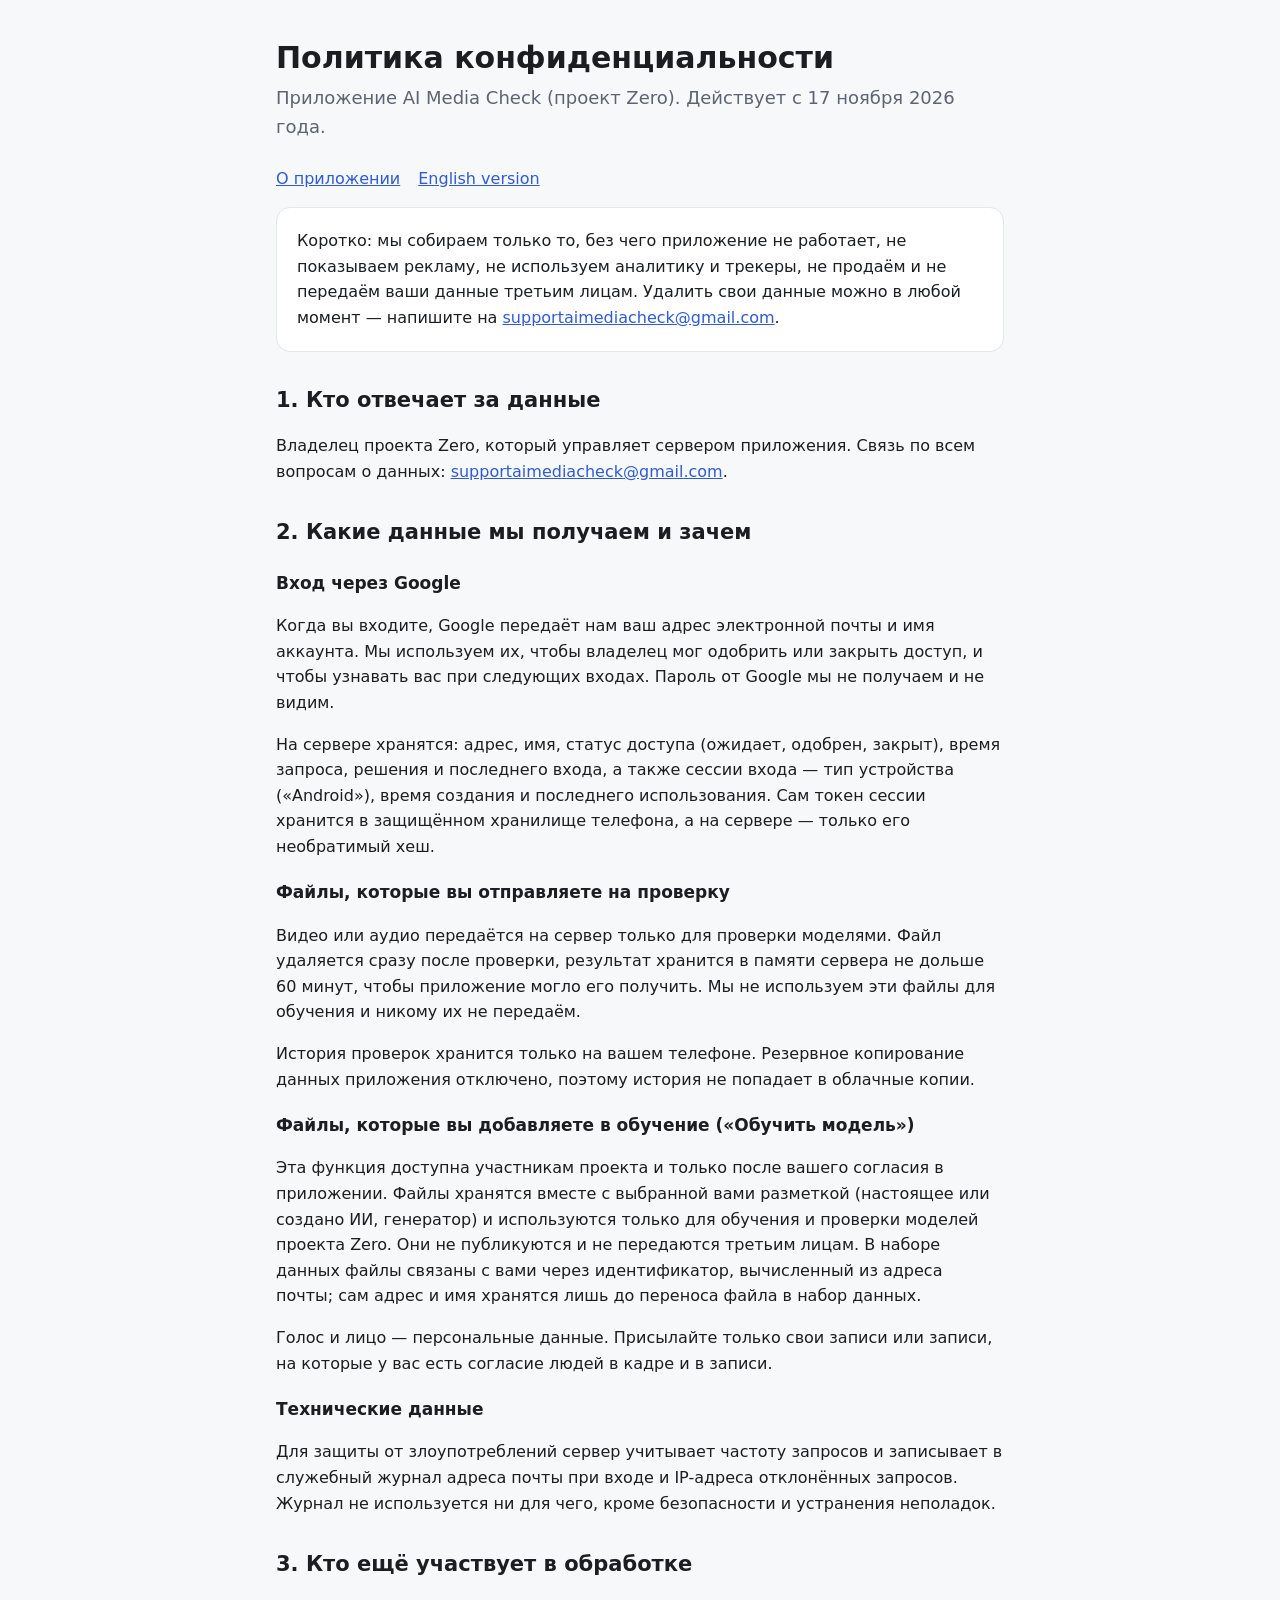
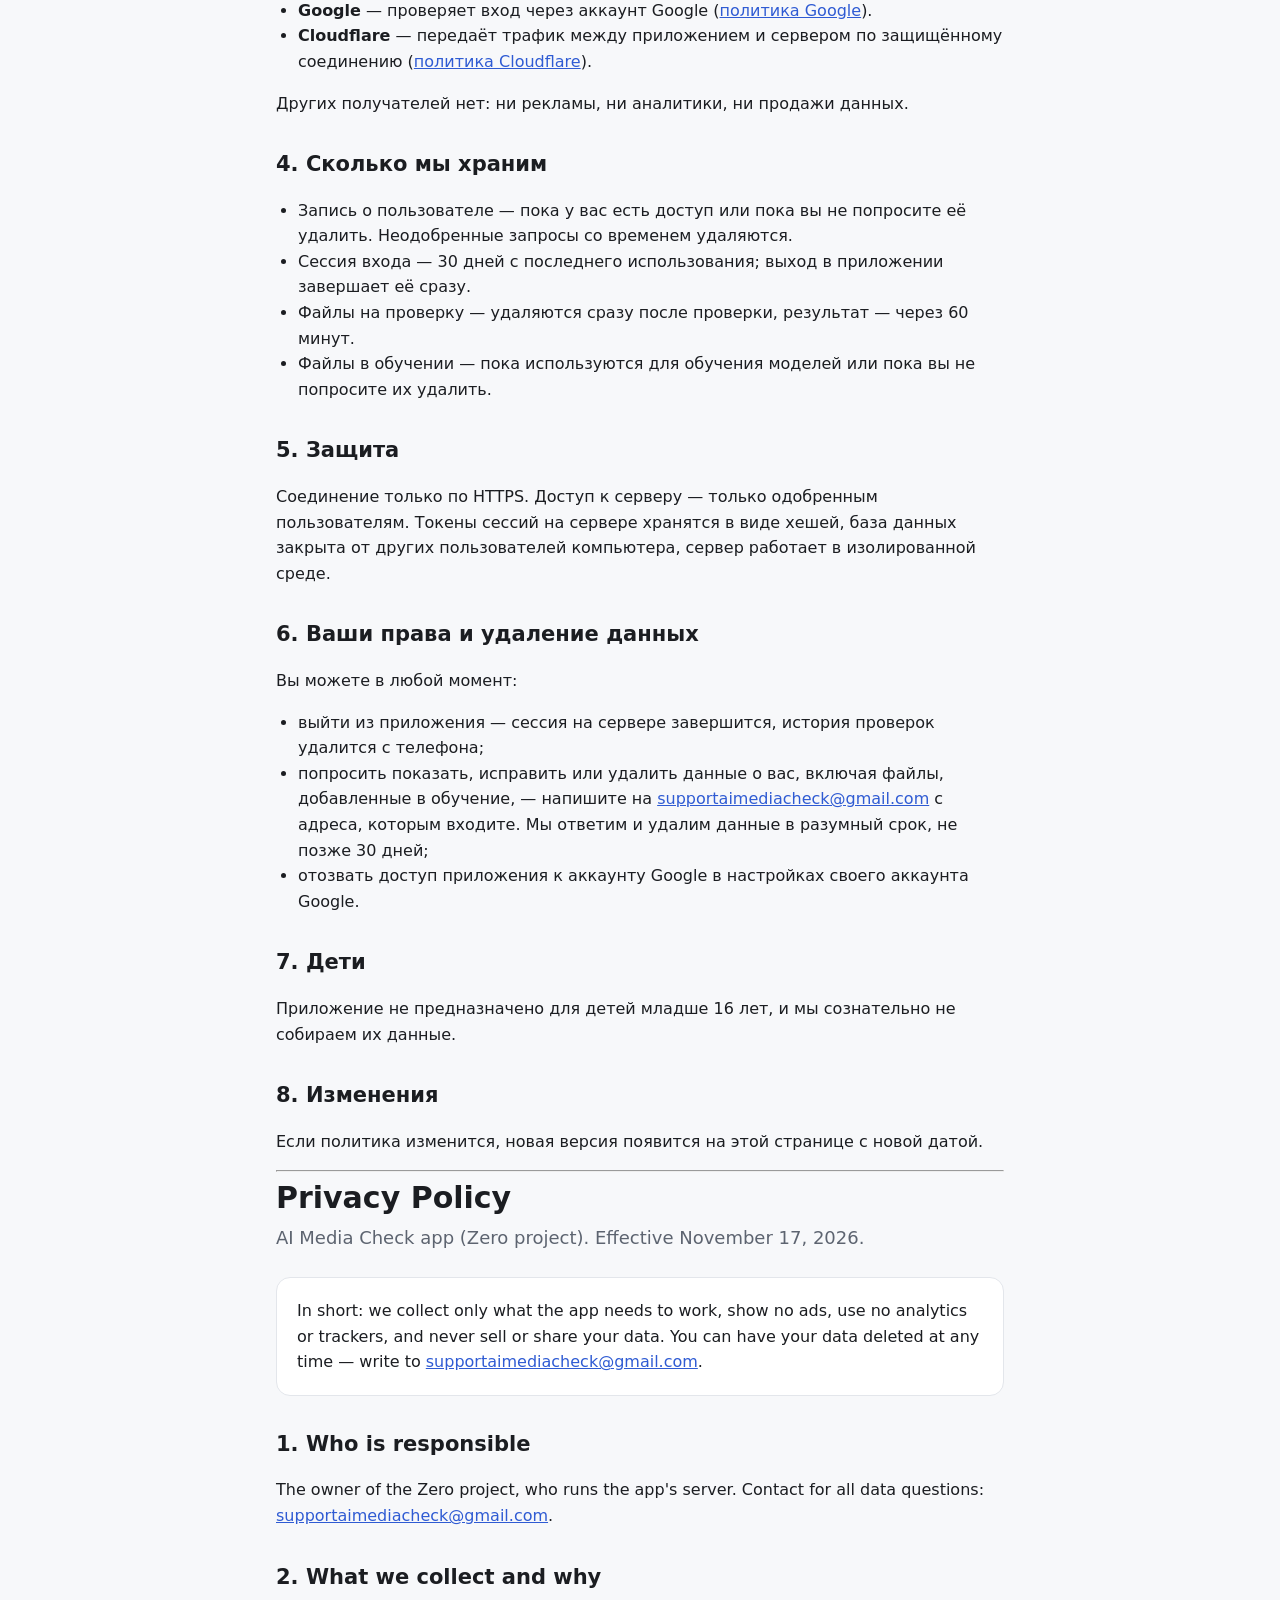
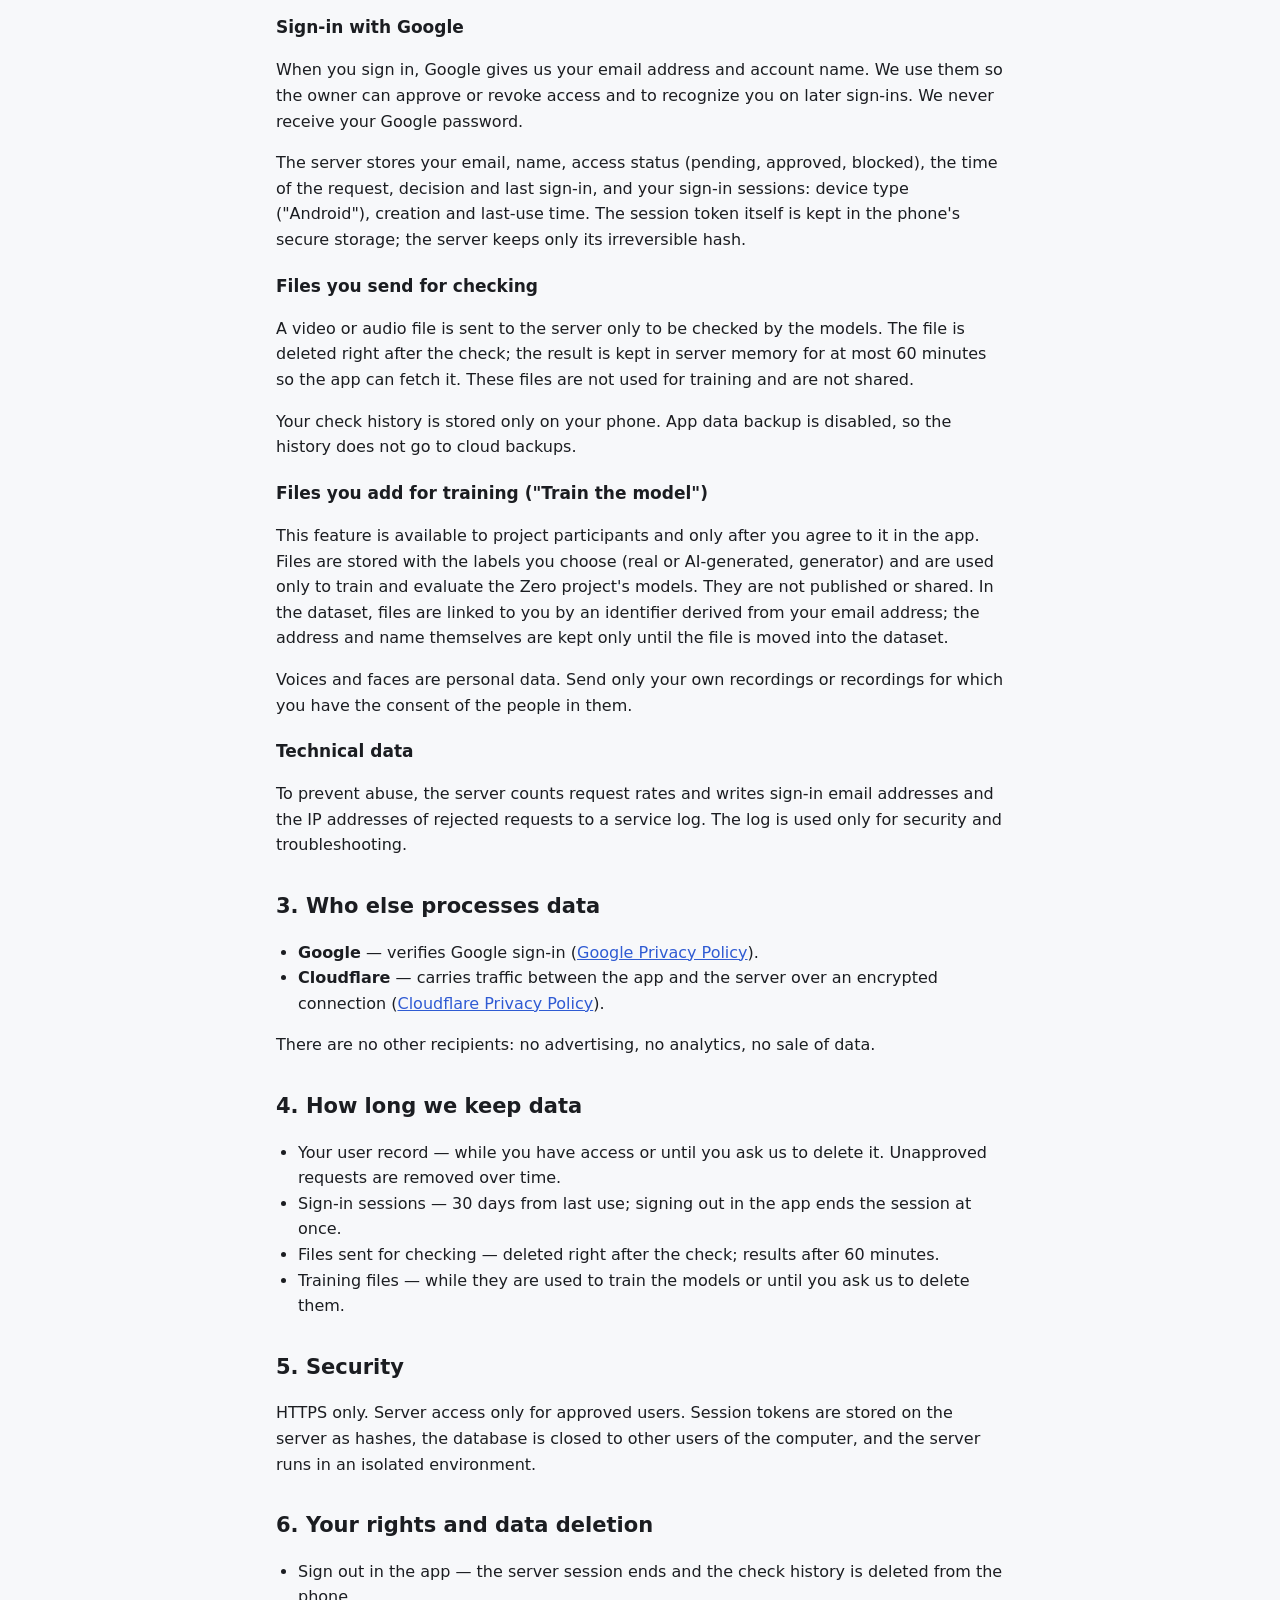
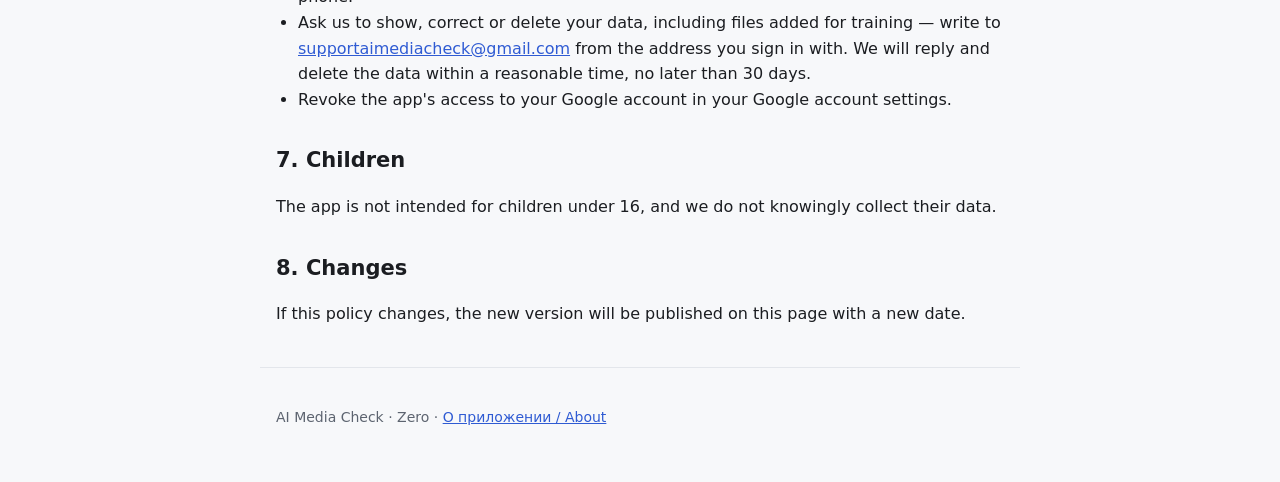
==== privacy.html @ 999e043d "Сайт приложения: о приложении и политика конфиденциальности - index.html — что умеет приложение, как" ====
<!doctype html>
<html lang="ru">
<head>
  <meta charset="utf-8">
  <meta name="viewport" content="width=device-width, initial-scale=1">
  <title>Политика конфиденциальности · AI Media Check</title>
  <meta name="description" content="Какие данные собирает приложение AI Media Check, зачем, как долго хранит и как их удалить.">
  <link rel="stylesheet" href="style.css">
</head>
<body>
  <header>
    <h1>Политика конфиденциальности</h1>
    <p class="lead">Приложение AI Media Check (проект Zero). Действует с 17 ноября 2026 года.</p>
    <nav>
      <a href="index.html">О приложении</a>
      <a href="#en">English version</a>
    </nav>
  </header>

  <main>
    <section class="card">
      <p>Коротко: мы собираем только то, без чего приложение не работает, не показываем рекламу,
        не используем аналитику и трекеры, не продаём и не передаём ваши данные третьим лицам.
        Удалить свои данные можно в любой момент — напишите на
        <a href="mailto:supportaimediacheck@gmail.com">supportaimediacheck@gmail.com</a>.</p>
    </section>

    <h2>1. Кто отвечает за данные</h2>
    <p>Владелец проекта Zero, который управляет сервером приложения. Связь по всем вопросам о данных:
      <a href="mailto:supportaimediacheck@gmail.com">supportaimediacheck@gmail.com</a>.</p>

    <h2>2. Какие данные мы получаем и зачем</h2>
    <h3>Вход через Google</h3>
    <p>Когда вы входите, Google передаёт нам ваш адрес электронной почты и имя аккаунта. Мы используем их,
      чтобы владелец мог одобрить или закрыть доступ, и чтобы узнавать вас при следующих входах.
      Пароль от Google мы не получаем и не видим.</p>
    <p>На сервере хранятся: адрес, имя, статус доступа (ожидает, одобрен, закрыт), время запроса, решения
      и последнего входа, а также сессии входа — тип устройства («Android»), время создания и последнего
      использования. Сам токен сессии хранится в защищённом хранилище телефона, а на сервере — только
      его необратимый хеш.</p>

    <h3>Файлы, которые вы отправляете на проверку</h3>
    <p>Видео или аудио передаётся на сервер только для проверки моделями. Файл удаляется сразу после
      проверки, результат хранится в памяти сервера не дольше 60 минут, чтобы приложение могло его
      получить. Мы не используем эти файлы для обучения и никому их не передаём.</p>
    <p>История проверок хранится только на вашем телефоне. Резервное копирование данных приложения
      отключено, поэтому история не попадает в облачные копии.</p>

    <h3>Файлы, которые вы добавляете в обучение («Обучить модель»)</h3>
    <p>Эта функция доступна участникам проекта и только после вашего согласия в приложении. Файлы
      хранятся вместе с выбранной вами разметкой (настоящее или создано ИИ, генератор) и используются
      только для обучения и проверки моделей проекта Zero. Они не публикуются и не передаются третьим
      лицам. В наборе данных файлы связаны с вами через идентификатор, вычисленный из адреса почты;
      сам адрес и имя хранятся лишь до переноса файла в набор данных.</p>
    <p>Голос и лицо — персональные данные. Присылайте только свои записи или записи, на которые у вас
      есть согласие людей в кадре и в записи.</p>

    <h3>Технические данные</h3>
    <p>Для защиты от злоупотреблений сервер учитывает частоту запросов и записывает в служебный журнал
      адреса почты при входе и IP-адреса отклонённых запросов. Журнал не используется ни для чего,
      кроме безопасности и устранения неполадок.</p>

    <h2>3. Кто ещё участвует в обработке</h2>
    <ul>
      <li><strong>Google</strong> — проверяет вход через аккаунт Google
        (<a href="https://policies.google.com/privacy">политика Google</a>).</li>
      <li><strong>Cloudflare</strong> — передаёт трафик между приложением и сервером по защищённому
        соединению (<a href="https://www.cloudflare.com/privacypolicy/">политика Cloudflare</a>).</li>
    </ul>
    <p>Других получателей нет: ни рекламы, ни аналитики, ни продажи данных.</p>

    <h2>4. Сколько мы храним</h2>
    <ul>
      <li>Запись о пользователе — пока у вас есть доступ или пока вы не попросите её удалить.
        Неодобренные запросы со временем удаляются.</li>
      <li>Сессия входа — 30 дней с последнего использования; выход в приложении завершает её сразу.</li>
      <li>Файлы на проверку — удаляются сразу после проверки, результат — через 60 минут.</li>
      <li>Файлы в обучении — пока используются для обучения моделей или пока вы не попросите их удалить.</li>
    </ul>

    <h2>5. Защита</h2>
    <p>Соединение только по HTTPS. Доступ к серверу — только одобренным пользователям. Токены сессий на
      сервере хранятся в виде хешей, база данных закрыта от других пользователей компьютера, сервер
      работает в изолированной среде.</p>

    <h2>6. Ваши права и удаление данных</h2>
    <p>Вы можете в любой момент:</p>
    <ul>
      <li>выйти из приложения — сессия на сервере завершится, история проверок удалится с телефона;</li>
      <li>попросить показать, исправить или удалить данные о вас, включая файлы, добавленные в обучение, —
        напишите на <a href="mailto:supportaimediacheck@gmail.com">supportaimediacheck@gmail.com</a> с адреса,
        которым входите. Мы ответим и удалим данные в разумный срок, не позже 30 дней;</li>
      <li>отозвать доступ приложения к аккаунту Google в настройках своего аккаунта Google.</li>
    </ul>

    <h2>7. Дети</h2>
    <p>Приложение не предназначено для детей младше 16 лет, и мы сознательно не собираем их данные.</p>

    <h2>8. Изменения</h2>
    <p>Если политика изменится, новая версия появится на этой странице с новой датой.</p>

    <hr>

    <section id="en" lang="en">
      <h1>Privacy Policy</h1>
      <p class="lead">AI Media Check app (Zero project). Effective November 17, 2026.</p>

      <div class="card">
        <p>In short: we collect only what the app needs to work, show no ads, use no analytics or
          trackers, and never sell or share your data. You can have your data deleted at any time —
          write to <a href="mailto:supportaimediacheck@gmail.com">supportaimediacheck@gmail.com</a>.</p>
      </div>

      <h2>1. Who is responsible</h2>
      <p>The owner of the Zero project, who runs the app's server. Contact for all data questions:
        <a href="mailto:supportaimediacheck@gmail.com">supportaimediacheck@gmail.com</a>.</p>

      <h2>2. What we collect and why</h2>
      <h3>Sign-in with Google</h3>
      <p>When you sign in, Google gives us your email address and account name. We use them so the owner
        can approve or revoke access and to recognize you on later sign-ins. We never receive your Google
        password.</p>
      <p>The server stores your email, name, access status (pending, approved, blocked), the time of the
        request, decision and last sign-in, and your sign-in sessions: device type ("Android"), creation
        and last-use time. The session token itself is kept in the phone's secure storage; the server
        keeps only its irreversible hash.</p>

      <h3>Files you send for checking</h3>
      <p>A video or audio file is sent to the server only to be checked by the models. The file is
        deleted right after the check; the result is kept in server memory for at most 60 minutes so the
        app can fetch it. These files are not used for training and are not shared.</p>
      <p>Your check history is stored only on your phone. App data backup is disabled, so the history
        does not go to cloud backups.</p>

      <h3>Files you add for training ("Train the model")</h3>
      <p>This feature is available to project participants and only after you agree to it in the app.
        Files are stored with the labels you choose (real or AI-generated, generator) and are used only to
        train and evaluate the Zero project's models. They are not published or shared. In the dataset,
        files are linked to you by an identifier derived from your email address; the address and name
        themselves are kept only until the file is moved into the dataset.</p>
      <p>Voices and faces are personal data. Send only your own recordings or recordings for which you
        have the consent of the people in them.</p>

      <h3>Technical data</h3>
      <p>To prevent abuse, the server counts request rates and writes sign-in email addresses and the IP
        addresses of rejected requests to a service log. The log is used only for security and
        troubleshooting.</p>

      <h2>3. Who else processes data</h2>
      <ul>
        <li><strong>Google</strong> — verifies Google sign-in
          (<a href="https://policies.google.com/privacy">Google Privacy Policy</a>).</li>
        <li><strong>Cloudflare</strong> — carries traffic between the app and the server over an
          encrypted connection (<a href="https://www.cloudflare.com/privacypolicy/">Cloudflare Privacy Policy</a>).</li>
      </ul>
      <p>There are no other recipients: no advertising, no analytics, no sale of data.</p>

      <h2>4. How long we keep data</h2>
      <ul>
        <li>Your user record — while you have access or until you ask us to delete it. Unapproved
          requests are removed over time.</li>
        <li>Sign-in sessions — 30 days from last use; signing out in the app ends the session at once.</li>
        <li>Files sent for checking — deleted right after the check; results after 60 minutes.</li>
        <li>Training files — while they are used to train the models or until you ask us to delete them.</li>
      </ul>

      <h2>5. Security</h2>
      <p>HTTPS only. Server access only for approved users. Session tokens are stored on the server as
        hashes, the database is closed to other users of the computer, and the server runs in an
        isolated environment.</p>

      <h2>6. Your rights and data deletion</h2>
      <ul>
        <li>Sign out in the app — the server session ends and the check history is deleted from the phone.</li>
        <li>Ask us to show, correct or delete your data, including files added for training — write to
          <a href="mailto:supportaimediacheck@gmail.com">supportaimediacheck@gmail.com</a> from the address you sign in
          with. We will reply and delete the data within a reasonable time, no later than 30 days.</li>
        <li>Revoke the app's access to your Google account in your Google account settings.</li>
      </ul>

      <h2>7. Children</h2>
      <p>The app is not intended for children under 16, and we do not knowingly collect their data.</p>

      <h2>8. Changes</h2>
      <p>If this policy changes, the new version will be published on this page with a new date.</p>
    </section>
  </main>

  <footer>
    <p class="muted">AI Media Check · Zero · <a href="index.html">О приложении / About</a></p>
  </footer>
</body>
</html>
---- style.css ----
:root {
  --bg: #f7f8fa;
  --card: #ffffff;
  --text: #1b1d21;
  --muted: #5d6470;
  --line: #e3e6eb;
  --accent: #2f5bd3;
  color-scheme: light;
}
@media (prefers-color-scheme: dark) {
  :root {
    --bg: #121316;
    --card: #1b1d21;
    --text: #e6e8ec;
    --muted: #a3a9b4;
    --line: #2c2f35;
    --accent: #8fb0ff;
    color-scheme: dark;
  }
}
* { box-sizing: border-box; }
html { -webkit-text-size-adjust: 100%; }
body {
  margin: 0;
  background: var(--bg);
  color: var(--text);
  font: 16px/1.6 system-ui, -apple-system, "Segoe UI", Roboto, sans-serif;
}
main, header, footer { max-width: 760px; margin: 0 auto; padding: 0 16px; }
header { padding-top: 40px; }
h1 { font-size: 30px; line-height: 1.2; margin: 0 0 8px; }
h2 { font-size: 21px; margin: 32px 0 8px; }
h3 { font-size: 17px; margin: 20px 0 6px; }
p, li { overflow-wrap: anywhere; }
a { color: var(--accent); }
.lead { color: var(--muted); font-size: 18px; margin: 0 0 24px; }
.card {
  background: var(--card);
  border: 1px solid var(--line);
  border-radius: 14px;
  padding: 20px;
  margin: 16px 0;
}
.muted { color: var(--muted); font-size: 14px; }
nav { display: flex; flex-wrap: wrap; gap: 8px 18px; margin: 8px 0 0; }
footer { padding-top: 24px; padding-bottom: 40px; border-top: 1px solid var(--line); margin-top: 40px; }
ul { padding-left: 22px; }
.card > :first-child { margin-top: 0; }
.card > :last-child { margin-bottom: 0; }
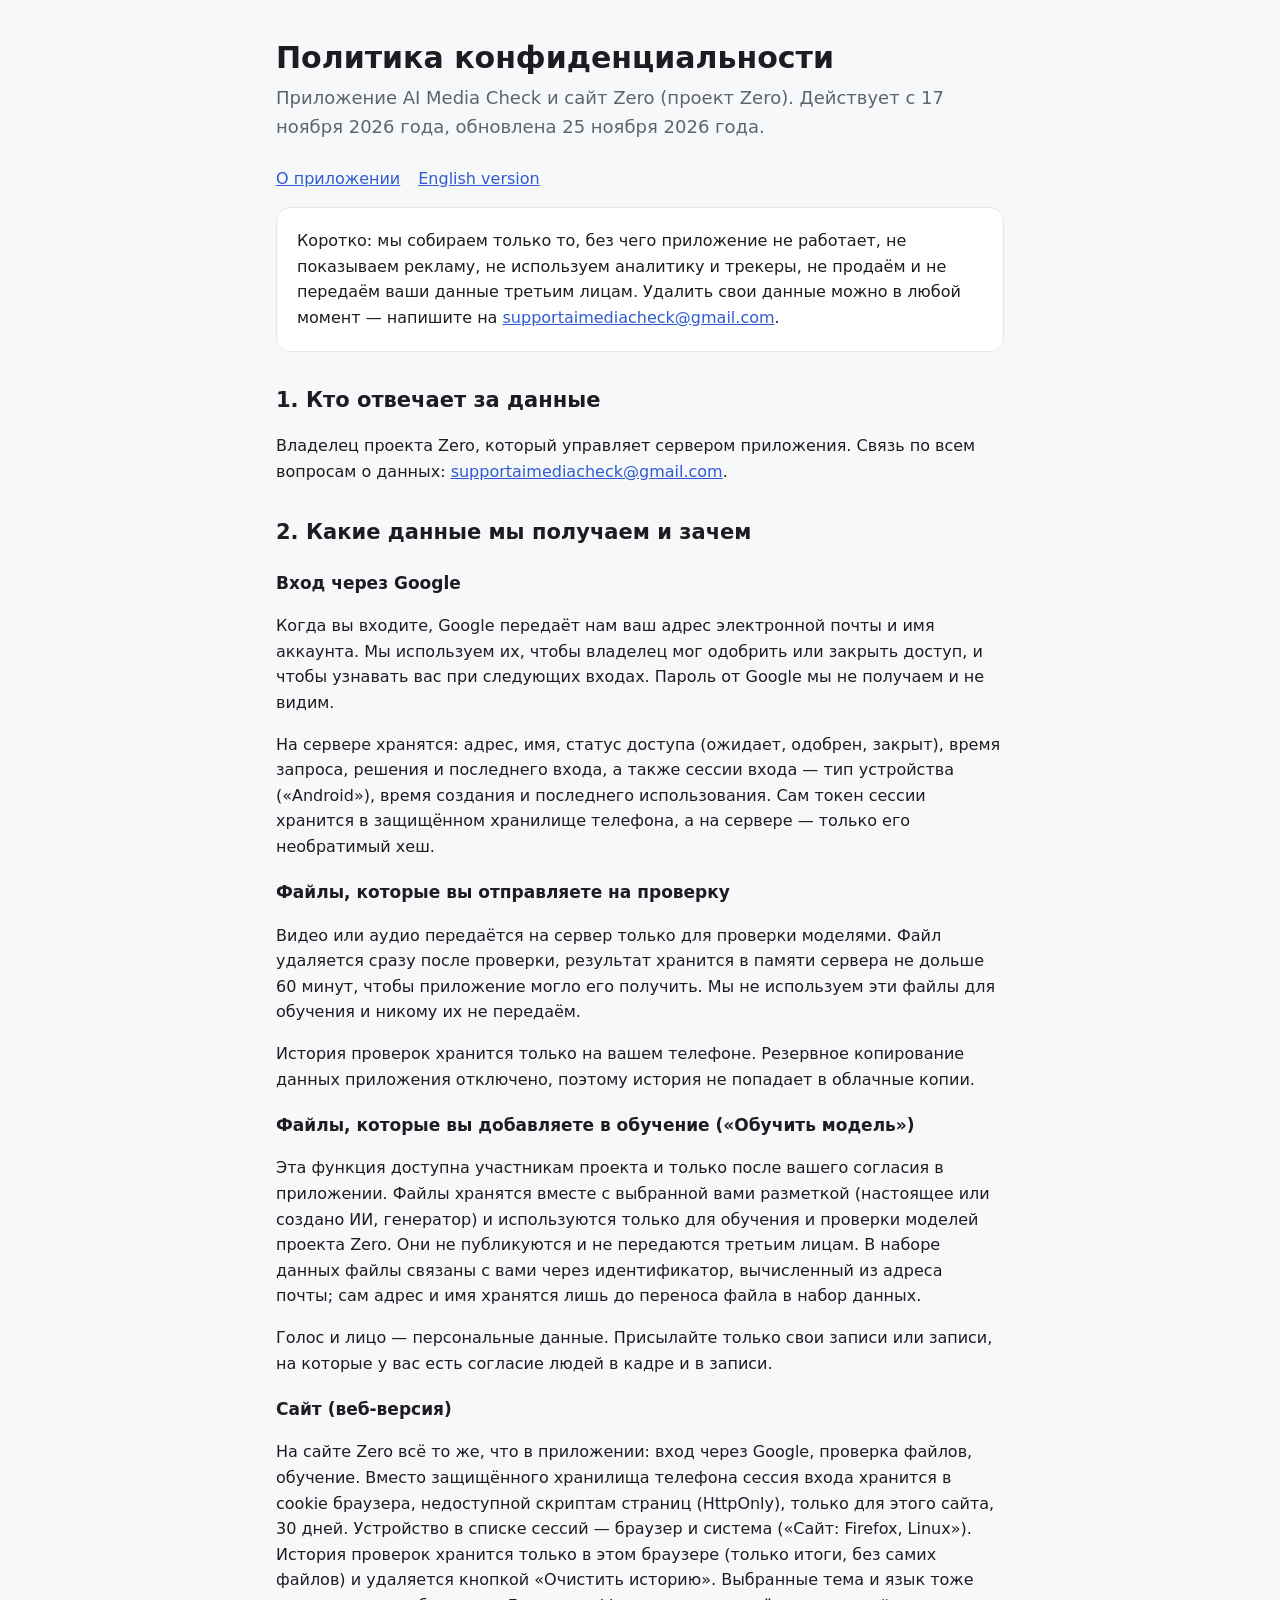
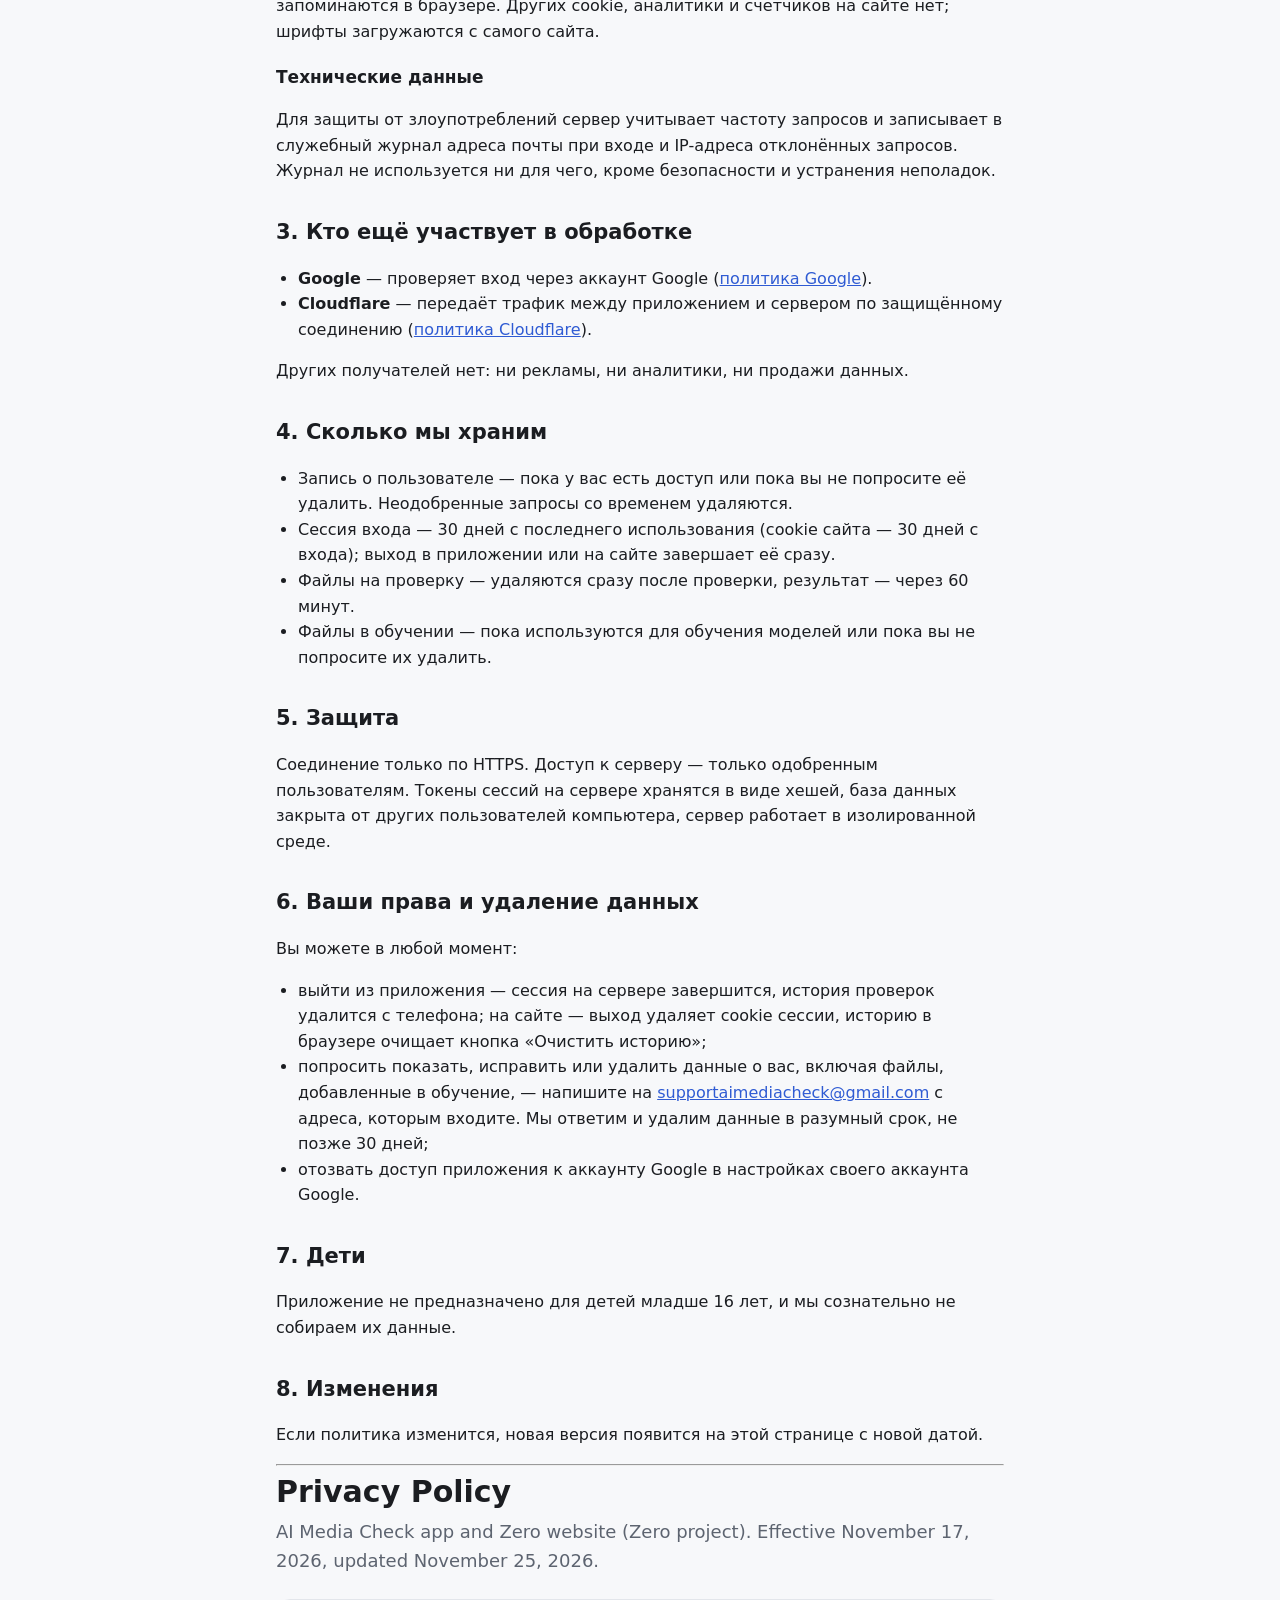
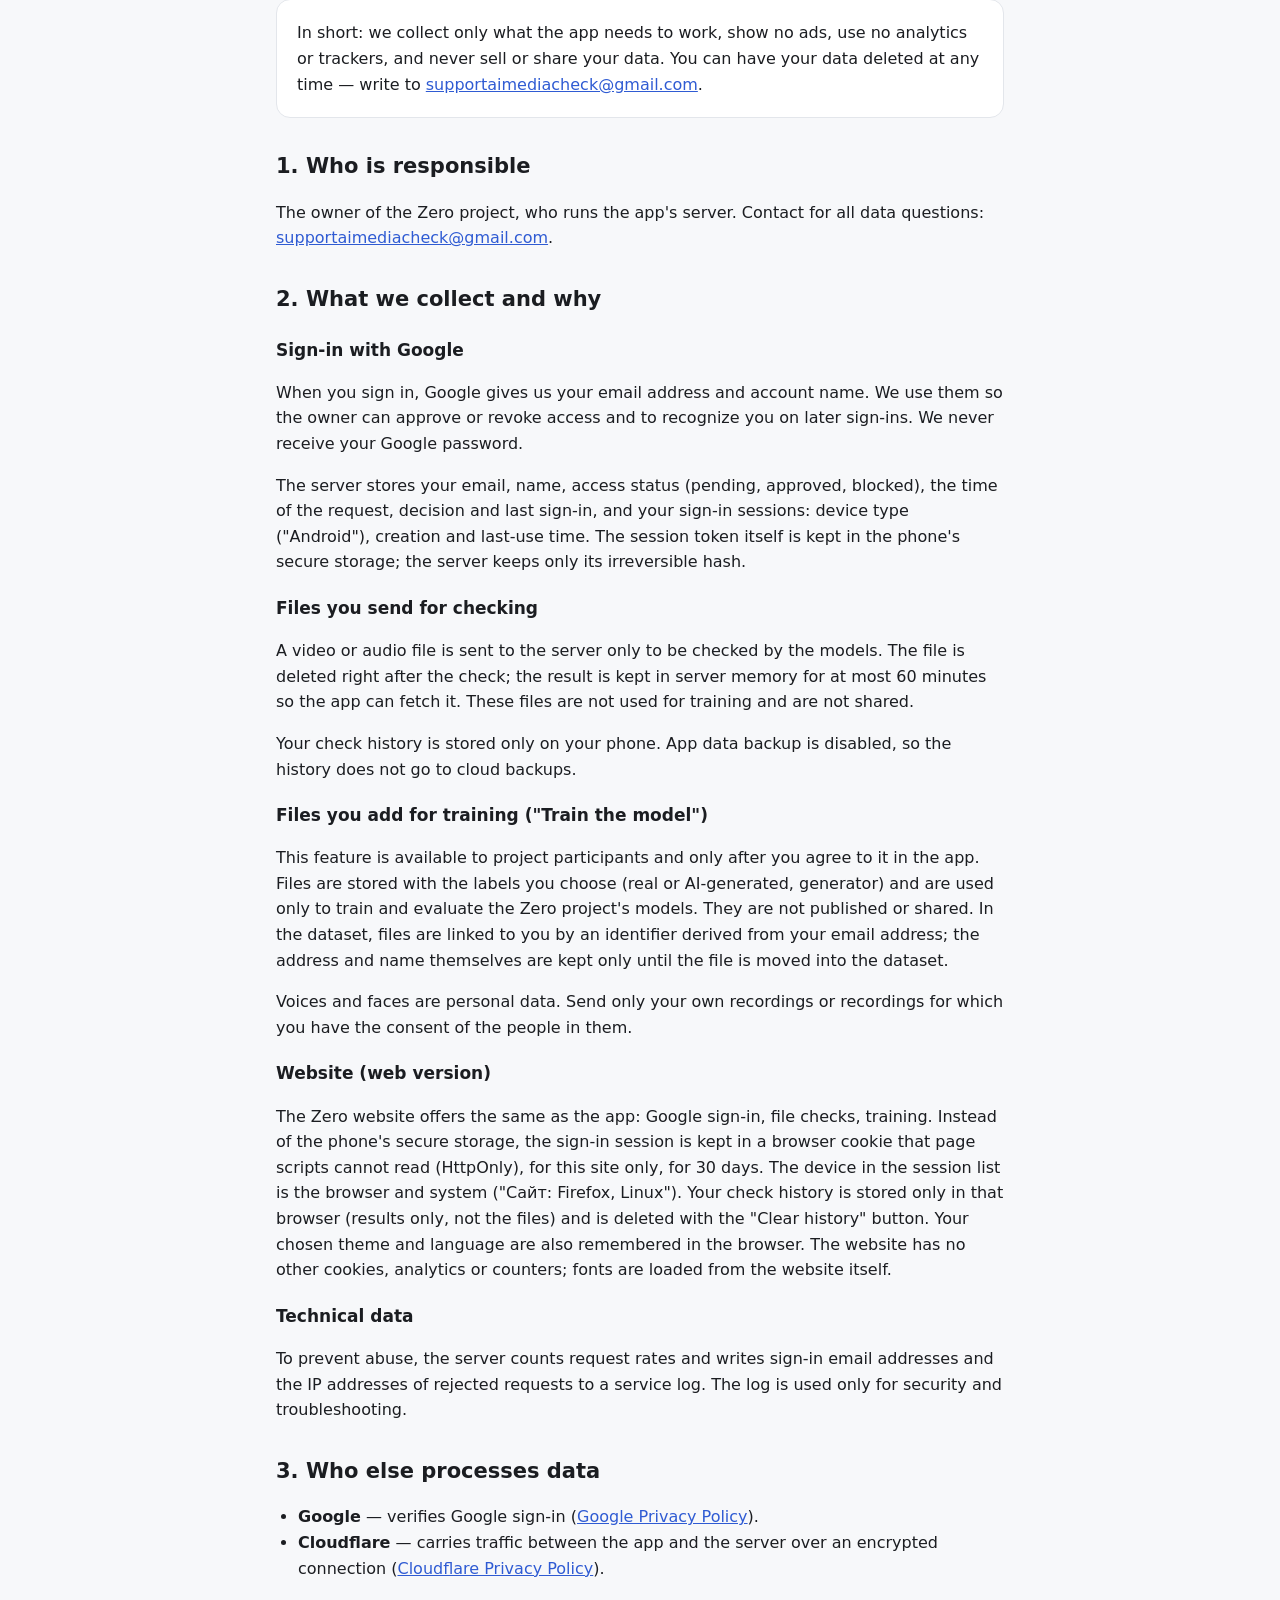
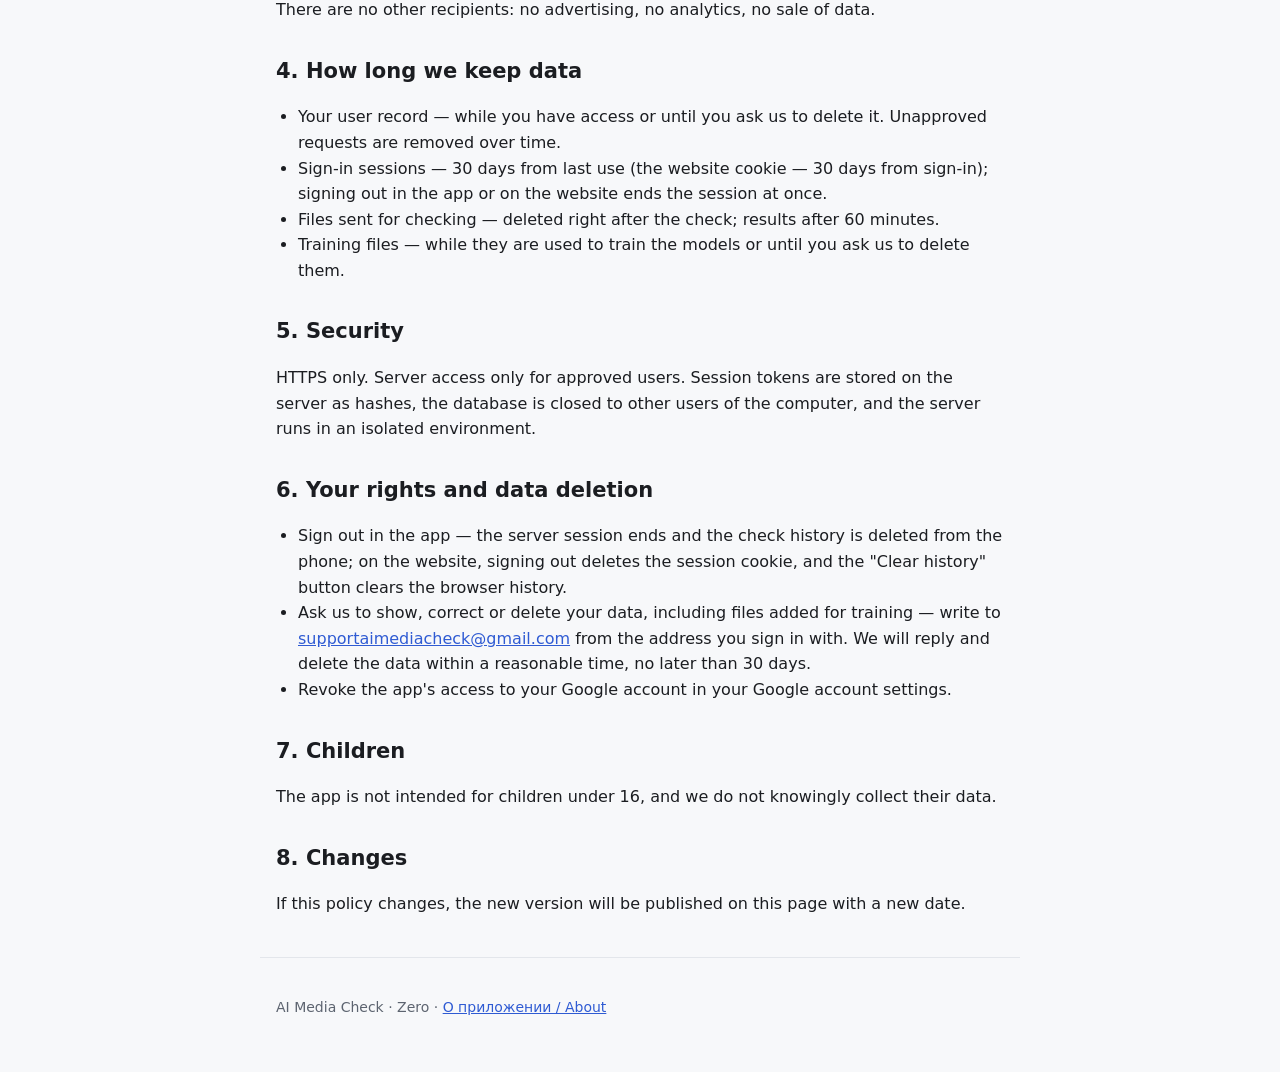
==== commit 5c6d0bee: "Privacy policy: the website (cookie session, history in the browser) Co-Authored-By: Claude Opus 5.5" ====
--- a/privacy.html
+++ b/privacy.html
@@ -10,7 +10,7 @@
 <body>
   <header>
     <h1>Политика конфиденциальности</h1>
-    <p class="lead">Приложение AI Media Check (проект Zero). Действует с 17 ноября 2026 года.</p>
+    <p class="lead">Приложение AI Media Check и сайт Zero (проект Zero). Действует с 17 ноября 2026 года, обновлена 25 ноября 2026 года.</p>
     <nav>
       <a href="index.html">О приложении</a>
       <a href="#en">English version</a>
@@ -55,6 +55,15 @@
     <p>Голос и лицо — персональные данные. Присылайте только свои записи или записи, на которые у вас
       есть согласие людей в кадре и в записи.</p>
 
+    <h3>Сайт (веб-версия)</h3>
+    <p>На сайте Zero всё то же, что в приложении: вход через Google, проверка файлов, обучение. Вместо
+      защищённого хранилища телефона сессия входа хранится в cookie браузера, недоступной скриптам
+      страниц (HttpOnly), только для этого сайта, 30 дней. Устройство в списке сессий — браузер и
+      система («Сайт: Firefox, Linux»). История проверок хранится только в этом браузере (только итоги,
+      без самих файлов) и удаляется кнопкой «Очистить историю». Выбранные тема и язык тоже
+      запоминаются в браузере. Других cookie, аналитики и счётчиков на сайте нет; шрифты загружаются
+      с самого сайта.</p>
+
     <h3>Технические данные</h3>
     <p>Для защиты от злоупотреблений сервер учитывает частоту запросов и записывает в служебный журнал
       адреса почты при входе и IP-адреса отклонённых запросов. Журнал не используется ни для чего,
@@ -73,7 +82,7 @@
     <ul>
       <li>Запись о пользователе — пока у вас есть доступ или пока вы не попросите её удалить.
         Неодобренные запросы со временем удаляются.</li>
-      <li>Сессия входа — 30 дней с последнего использования; выход в приложении завершает её сразу.</li>
+      <li>Сессия входа — 30 дней с последнего использования (cookie сайта — 30 дней с входа); выход в приложении или на сайте завершает её сразу.</li>
       <li>Файлы на проверку — удаляются сразу после проверки, результат — через 60 минут.</li>
       <li>Файлы в обучении — пока используются для обучения моделей или пока вы не попросите их удалить.</li>
     </ul>
@@ -86,7 +95,7 @@
     <h2>6. Ваши права и удаление данных</h2>
     <p>Вы можете в любой момент:</p>
     <ul>
-      <li>выйти из приложения — сессия на сервере завершится, история проверок удалится с телефона;</li>
+      <li>выйти из приложения — сессия на сервере завершится, история проверок удалится с телефона; на сайте — выход удаляет cookie сессии, историю в браузере очищает кнопка «Очистить историю»;</li>
       <li>попросить показать, исправить или удалить данные о вас, включая файлы, добавленные в обучение, —
         напишите на <a href="mailto:supportaimediacheck@gmail.com">supportaimediacheck@gmail.com</a> с адреса,
         которым входите. Мы ответим и удалим данные в разумный срок, не позже 30 дней;</li>
@@ -103,7 +112,7 @@
 
     <section id="en" lang="en">
       <h1>Privacy Policy</h1>
-      <p class="lead">AI Media Check app (Zero project). Effective November 17, 2026.</p>
+      <p class="lead">AI Media Check app and Zero website (Zero project). Effective November 17, 2026, updated November 25, 2026.</p>
 
       <div class="card">
         <p>In short: we collect only what the app needs to work, show no ads, use no analytics or
@@ -141,6 +150,15 @@
       <p>Voices and faces are personal data. Send only your own recordings or recordings for which you
         have the consent of the people in them.</p>
 
+      <h3>Website (web version)</h3>
+      <p>The Zero website offers the same as the app: Google sign-in, file checks, training. Instead
+        of the phone's secure storage, the sign-in session is kept in a browser cookie that page scripts
+        cannot read (HttpOnly), for this site only, for 30 days. The device in the session list is the
+        browser and system ("Сайт: Firefox, Linux"). Your check history is stored only in that browser
+        (results only, not the files) and is deleted with the "Clear history" button. Your chosen theme
+        and language are also remembered in the browser. The website has no other cookies, analytics or
+        counters; fonts are loaded from the website itself.</p>
+
       <h3>Technical data</h3>
       <p>To prevent abuse, the server counts request rates and writes sign-in email addresses and the IP
         addresses of rejected requests to a service log. The log is used only for security and
@@ -159,7 +177,7 @@
       <ul>
         <li>Your user record — while you have access or until you ask us to delete it. Unapproved
           requests are removed over time.</li>
-        <li>Sign-in sessions — 30 days from last use; signing out in the app ends the session at once.</li>
+        <li>Sign-in sessions — 30 days from last use (the website cookie — 30 days from sign-in); signing out in the app or on the website ends the session at once.</li>
         <li>Files sent for checking — deleted right after the check; results after 60 minutes.</li>
         <li>Training files — while they are used to train the models or until you ask us to delete them.</li>
       </ul>
@@ -171,7 +189,7 @@
 
       <h2>6. Your rights and data deletion</h2>
       <ul>
-        <li>Sign out in the app — the server session ends and the check history is deleted from the phone.</li>
+        <li>Sign out in the app — the server session ends and the check history is deleted from the phone; on the website, signing out deletes the session cookie, and the "Clear history" button clears the browser history.</li>
         <li>Ask us to show, correct or delete your data, including files added for training — write to
           <a href="mailto:supportaimediacheck@gmail.com">supportaimediacheck@gmail.com</a> from the address you sign in
           with. We will reply and delete the data within a reasonable time, no later than 30 days.</li>
